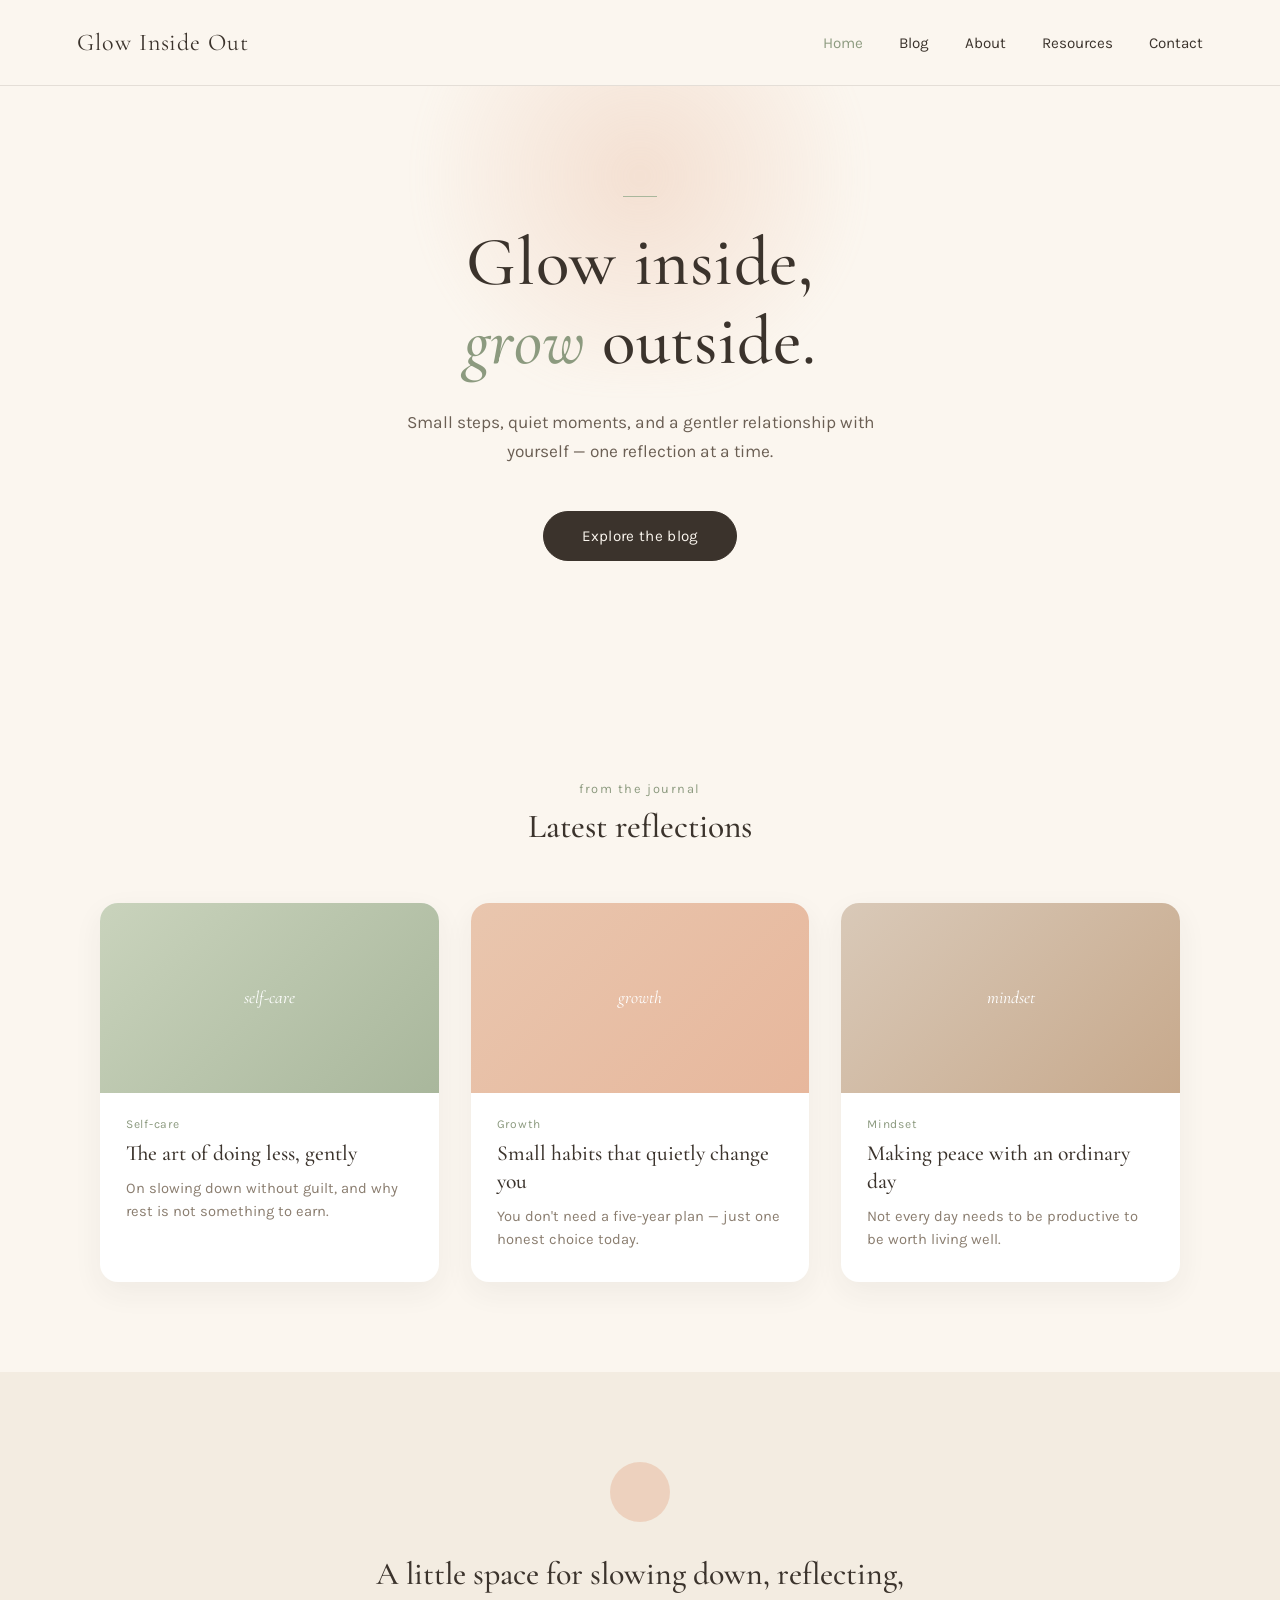
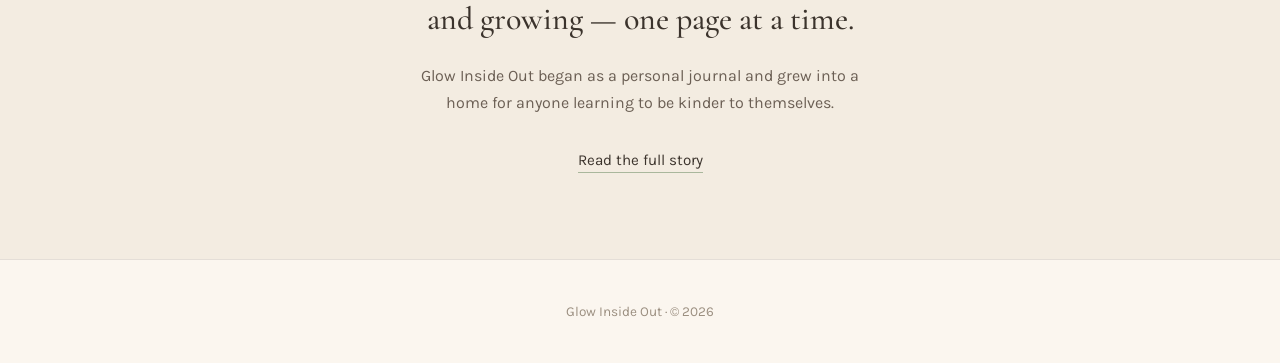
==== index.html @ 076a86c4 "Initial index page created with a simple blog page and styling" ====
<!DOCTYPE html>
<html lang="en">
<head>
<meta charset="UTF-8">
<title>Glow Inside Out — Homepage</title>
<meta name="viewport" content="width=device-width, initial-scale=1">
<link rel="preconnect" href="https://fonts.googleapis.com">
<link href="https://fonts.googleapis.com/css2?family=Cormorant+Garamond:ital,wght@0,400;0,500;1,400&family=Karla:wght@400;500&display=swap" rel="stylesheet">
<link rel="stylesheet" href="style.css">
</head>
<body>

  <nav>
    <div class="logo">Glow Inside Out</div>
    <ul class="nav-links">
      <li><a href="#" class="active">Home</a></li>
      <li><a href="blog.html">Blog</a></li>
      <li><a href="#">About</a></li>
      <li><a href="#">Resources</a></li>
      <li><a href="#">Contact</a></li>
    </ul>
  </nav>

  <section class="hero">
    <div class="eyebrow-mark"></div>
    <h1>Glow inside,<br><em>grow</em> outside.</h1>
    <p>Small steps, quiet moments, and a gentler relationship with yourself — one reflection at a time.</p>
    <a href="#" class="btn">Explore the blog</a>
  </section>

  <section class="section">
    <div class="section-head">
      <span>from the journal</span>
      <h2>Latest reflections</h2>
    </div>
    <div class="cards">
      <div class="card">
        <div class="card-img a">self-care</div>
        <div class="card-body">
          <div class="card-cat">Self-care</div>
          <h3>The art of doing less, gently</h3>
          <p>On slowing down without guilt, and why rest is not something to earn.</p>
        </div>
      </div>
      <div class="card">
        <div class="card-img b">growth</div>
        <div class="card-body">
          <div class="card-cat">Growth</div>
          <h3>Small habits that quietly change you</h3>
          <p>You don't need a five-year plan — just one honest choice today.</p>
        </div>
      </div>
      <div class="card">
        <div class="card-img c">mindset</div>
        <div class="card-body">
          <div class="card-cat">Mindset</div>
          <h3>Making peace with an ordinary day</h3>
          <p>Not every day needs to be productive to be worth living well.</p>
        </div>
      </div>
    </div>
  </section>

  <section class="section about">
    <div class="about-mark"></div>
    <h2>A little space for slowing down, reflecting, and growing — one page at a time.</h2>
    <p>Glow Inside Out began as a personal journal and grew into a home for anyone learning to be kinder to themselves.</p>
    <a href="#" class="link-under">Read the full story</a>
  </section>

  <footer>
    Glow Inside Out · © 2026
  </footer>

</body>
</html>
---- style.css ----
:root{
  --bg: #FBF6EF;
  --ink: #3B332C;
  --sage: #A9B79C;
  --peach: #E7B79C;
  --card: #FFFFFF;
  --line: rgba(59,51,44,0.12);
}
*{box-sizing:border-box; margin:0; padding:0;}
body{
  background:var(--bg);
  color:var(--ink);
  font-family:'Karla', sans-serif;
  -webkit-font-smoothing:antialiased;
}
h1,h2,.serif{
  font-family:'Cormorant Garamond', serif;
  font-weight:500;
}

/* NAV */
nav{
  display:flex; justify-content:space-between; align-items:center;
  padding:28px 6%;
  border-bottom:1px solid var(--line);
}
.logo{
  font-family:'Cormorant Garamond', serif;
  font-size:1.5rem;
  letter-spacing:0.04em;
}
.nav-links{
  display:flex; gap:36px;
  list-style:none;
  font-size:0.95rem;
}
.nav-links a{
  color:var(--ink);
  text-decoration:none;
  position:relative;
}
.nav-links a.active{ color:#8C9A7F; }
.nav-links a::after{
  content:'';
  position:absolute; left:0; bottom:-4px;
  width:0; height:1px; background:var(--sage);
  transition:width 0.3s ease;
}
.nav-links a:hover::after{ width:100%; }

/* HERO (homepage) */
.hero{
  text-align:center;
  padding:110px 6% 130px;
  position:relative;
  overflow:hidden;
}
.hero::before{
  content:'';
  position:absolute;
  top:-120px; left:50%; transform:translateX(-50%);
  width:520px; height:420px;
  background:radial-gradient(circle, var(--peach) 0%, transparent 68%);
  opacity:0.35;
  filter:blur(10px);
  z-index:0;
}
.hero > *{ position:relative; z-index:1; }
.hero h1{
  font-size:clamp(2.6rem, 5.4vw, 4.4rem);
  line-height:1.15;
  letter-spacing:0.01em;
}
.hero h1 em{
  font-style:italic;
  color:#8C9A7F;
}
.hero p{
  max-width:480px;
  margin:26px auto 44px;
  font-size:1.08rem;
  line-height:1.7;
  color:#6b5f54;
}

/* PAGE HEAD (inner pages, e.g. blog) */
.page-head{ text-align:center; padding:80px 6% 50px; }
.page-head h1{ font-size:clamp(2.2rem, 4.4vw, 3.2rem); }
.page-head p{ max-width:460px; margin:18px auto 0; color:#6b5f54; line-height:1.7; }

.eyebrow-mark{
  width:34px; height:1px;
  background:var(--sage);
  margin:0 auto 26px;
}

/* BUTTONS */
.btn{
  display:inline-block;
  padding:15px 38px;
  background:var(--ink);
  color:var(--bg);
  text-decoration:none;
  border-radius:100px;
  font-size:0.95rem;
  letter-spacing:0.02em;
  border:1px solid var(--ink);
  transition:background 0.3s ease, color 0.3s ease, transform 0.3s ease;
}
.btn:hover{ background:#8C9A7F; border-color:#8C9A7F; transform:translateY(-2px); }
.btn.outline{ background:transparent; color:var(--ink); }
.btn.outline:hover{ background:var(--ink); color:var(--bg); transform:none; }

/* FILTERS (blog) */
.filters{
  display:flex; justify-content:center; gap:14px; flex-wrap:wrap;
  padding:0 6% 60px;
}
.filter{
  padding:9px 22px;
  border-radius:100px;
  border:1px solid var(--line);
  font-size:0.85rem;
  color:#6b5f54;
  background:transparent;
  cursor:pointer;
  transition:all 0.3s ease;
}
.filter.active{ background:var(--ink); color:var(--bg); border-color:var(--ink); }
.filter:hover:not(.active){ border-color:var(--sage); color:var(--ink); }

/* SECTION LABELS (homepage) */
.section{ padding:90px 6%; }
.section-head{ text-align:center; margin-bottom:56px; }
.section-head h2{ font-size:2.1rem; font-weight:500; }
.section-head span{
  display:block;
  font-size:0.8rem;
  color:#8C9A7F;
  letter-spacing:0.12em;
  margin-bottom:10px;
}

/* CARDS + GRID (shared by homepage + blog) */
.cards, .grid{
  display:grid;
  grid-template-columns:repeat(3, 1fr);
  gap:32px;
  max-width:1080px;
  margin:0 auto;
}
.grid{ padding:0 6% 100px; }
.card{
  background:var(--card);
  border-radius:18px;
  overflow:hidden;
  box-shadow:0 10px 30px rgba(59,51,44,0.06);
  transition:transform 0.35s ease, box-shadow 0.35s ease;
}
.card:hover{
  transform:translateY(-6px);
  box-shadow:0 16px 40px rgba(59,51,44,0.1);
}
.card-img{
  height:190px;
  display:flex; align-items:center; justify-content:center;
  font-family:'Cormorant Garamond', serif;
  font-style:italic;
  font-size:1.1rem;
  color:#fff;
}
.card-img.a{ background:linear-gradient(135deg,#C9D3BC,#A9B79C); }
.card-img.b{ background:linear-gradient(135deg,#E9C6AE,#E7B79C); }
.card-img.c{ background:linear-gradient(135deg,#D9C9B8,#C7A98C); }
.card-img.d{ background:linear-gradient(135deg,#B9C7D3,#9CB0B7); }
.card-body{ padding:24px 26px 30px; }
.card-cat{
  font-size:0.75rem;
  color:#8C9A7F;
  letter-spacing:0.06em;
  margin-bottom:8px;
}
.card-body h3{
  font-family:'Cormorant Garamond', serif;
  font-weight:500;
  font-size:1.35rem;
  margin-bottom:10px;
  line-height:1.3;
}
.card-body p{
  font-size:0.92rem;
  color:#8a7d6f;
  line-height:1.6;
  margin-bottom:0;
}
.card-meta{ font-size:0.78rem; color:#a89c8d; margin-top:14px; }

.load-more{ text-align:center; padding-bottom:100px; }

/* ABOUT (homepage) */
.about{ text-align:center; background:#F3ECE1; }
.about-mark{
  width:60px; height:60px;
  border-radius:50%;
  background:var(--peach);
  opacity:0.5;
  margin:0 auto 30px;
}
.about h2{ font-size:2rem; max-width:560px; margin:0 auto 20px; line-height:1.4; }
.about p{ max-width:460px; margin:0 auto 34px; color:#6b5f54; line-height:1.7; }
.link-under{
  color:var(--ink);
  text-decoration:none;
  border-bottom:1px solid var(--sage);
  padding-bottom:3px;
  font-size:0.95rem;
}

/* FOOTER */
footer{
  text-align:center;
  padding:44px 6%;
  font-size:0.85rem;
  color:#9b8f80;
  border-top:1px solid var(--line);
}

@media (max-width:820px){
  .nav-links{ display:none; }
  .cards, .grid{ grid-template-columns:1fr; }
}
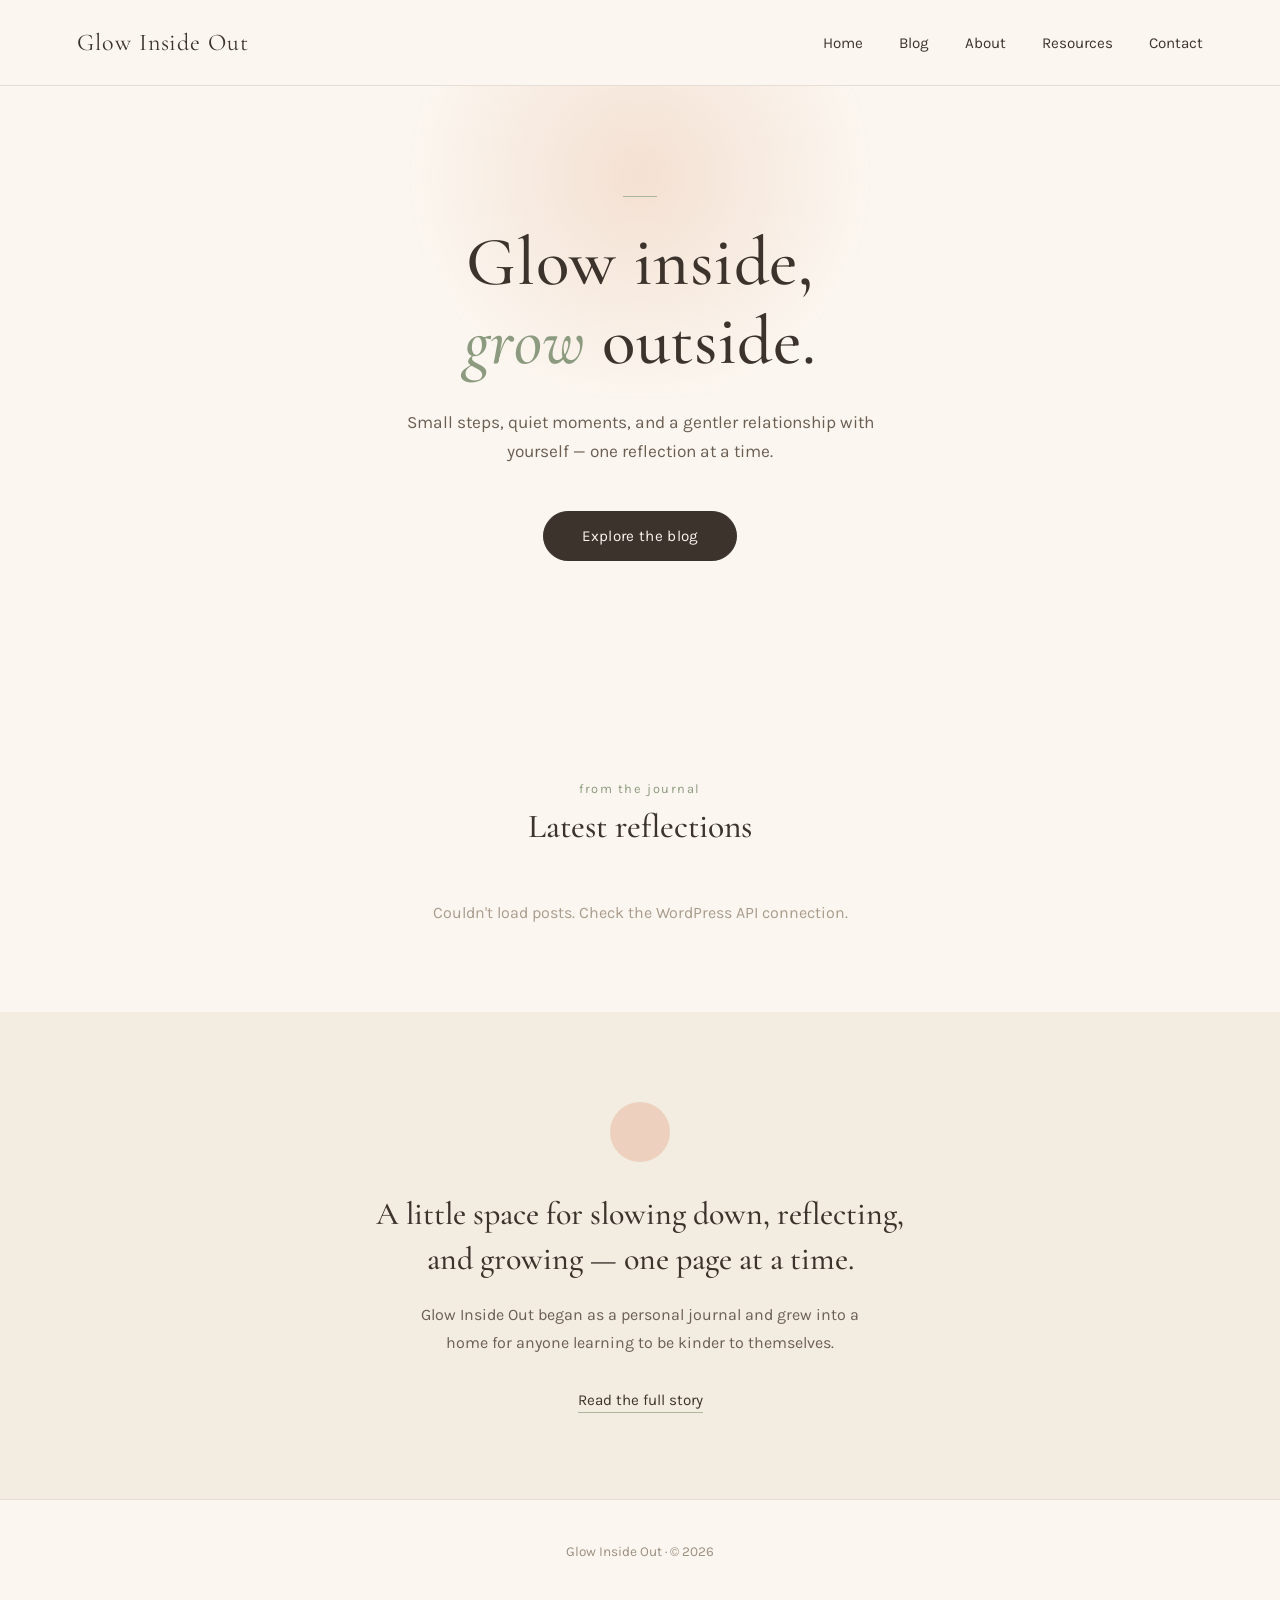
==== commit 9d79f07f: "blog page added and linked with other pages" ====
--- a/index.html
+++ b/index.html
@@ -13,8 +13,8 @@
   <nav>
     <div class="logo">Glow Inside Out</div>
     <ul class="nav-links">
-      <li><a href="#" class="active">Home</a></li>
-      <li><a href="blog.html">Blog</a></li>
+      <li><a href="#">Home</a></li>
+      <li><a href="#">Blog</a></li>
       <li><a href="#">About</a></li>
       <li><a href="#">Resources</a></li>
       <li><a href="#">Contact</a></li>
@@ -33,31 +33,8 @@
       <span>from the journal</span>
       <h2>Latest reflections</h2>
     </div>
-    <div class="cards">
-      <div class="card">
-        <div class="card-img a">self-care</div>
-        <div class="card-body">
-          <div class="card-cat">Self-care</div>
-          <h3>The art of doing less, gently</h3>
-          <p>On slowing down without guilt, and why rest is not something to earn.</p>
-        </div>
-      </div>
-      <div class="card">
-        <div class="card-img b">growth</div>
-        <div class="card-body">
-          <div class="card-cat">Growth</div>
-          <h3>Small habits that quietly change you</h3>
-          <p>You don't need a five-year plan — just one honest choice today.</p>
-        </div>
-      </div>
-      <div class="card">
-        <div class="card-img c">mindset</div>
-        <div class="card-body">
-          <div class="card-cat">Mindset</div>
-          <h3>Making peace with an ordinary day</h3>
-          <p>Not every day needs to be productive to be worth living well.</p>
-        </div>
-      </div>
+    <div class="cards" id="latest-posts">
+      <p style="grid-column:1/-1; text-align:center; color:#a89c8d;">Loading latest posts…</p>
     </div>
   </section>
 
@@ -72,5 +49,6 @@
     Glow Inside Out · © 2026
   </footer>
 
+  <script src="script.js"></script>
 </body>
 </html>
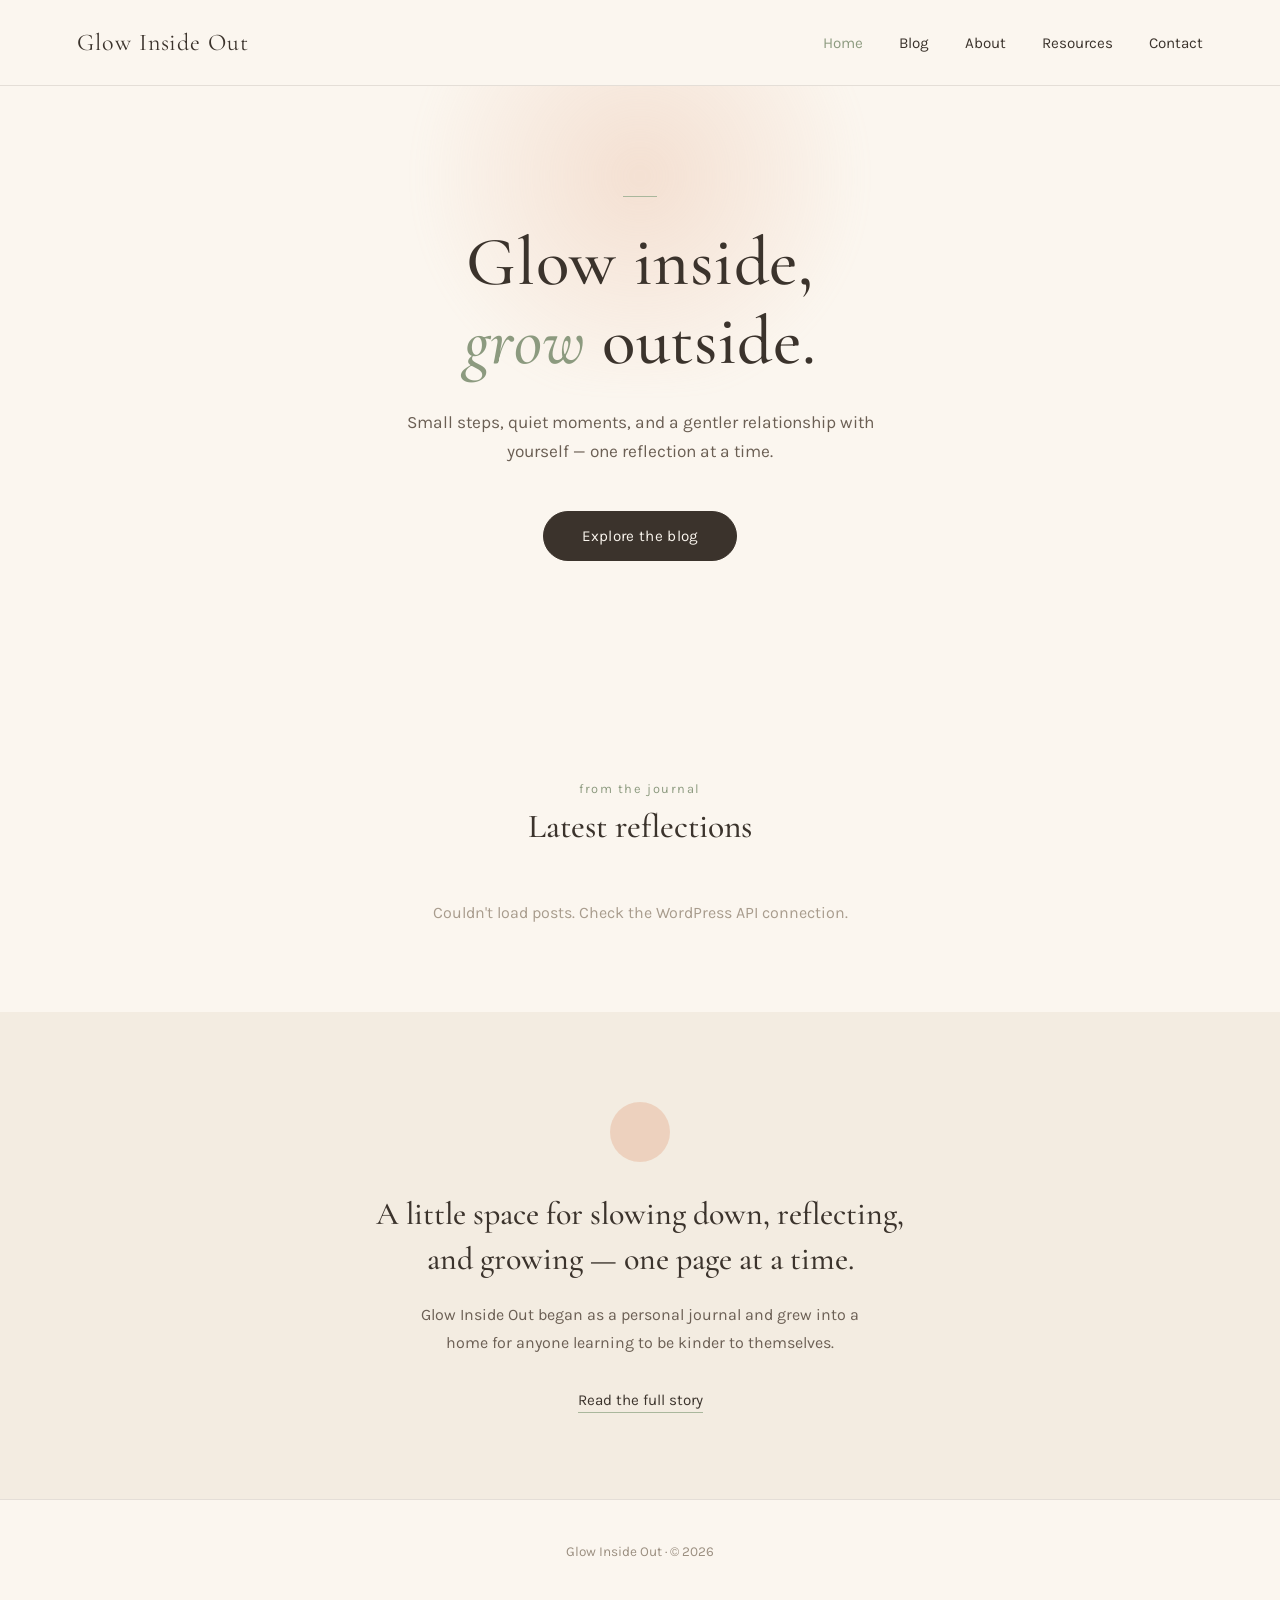
==== commit a2ca421e: "resources pages added and linked to other pages." ====
--- a/index.html
+++ b/index.html
@@ -13,10 +13,10 @@
   <nav>
     <div class="logo">Glow Inside Out</div>
     <ul class="nav-links">
-      <li><a href="#">Home</a></li>
-      <li><a href="#">Blog</a></li>
-      <li><a href="#">About</a></li>
-      <li><a href="#">Resources</a></li>
+      <li><a href="#" class="active">Home</a></li>
+      <li><a href="blog.html">Blog</a></li>
+      <li><a href="about.html">About</a></li>
+      <li><a href="resources.html">Resources</a></li>
       <li><a href="#">Contact</a></li>
     </ul>
   </nav>
@@ -25,7 +25,7 @@
     <div class="eyebrow-mark"></div>
     <h1>Glow inside,<br><em>grow</em> outside.</h1>
     <p>Small steps, quiet moments, and a gentler relationship with yourself — one reflection at a time.</p>
-    <a href="#" class="btn">Explore the blog</a>
+    <a href="blog.html" class="btn">Explore the blog</a>
   </section>
 
   <section class="section">
